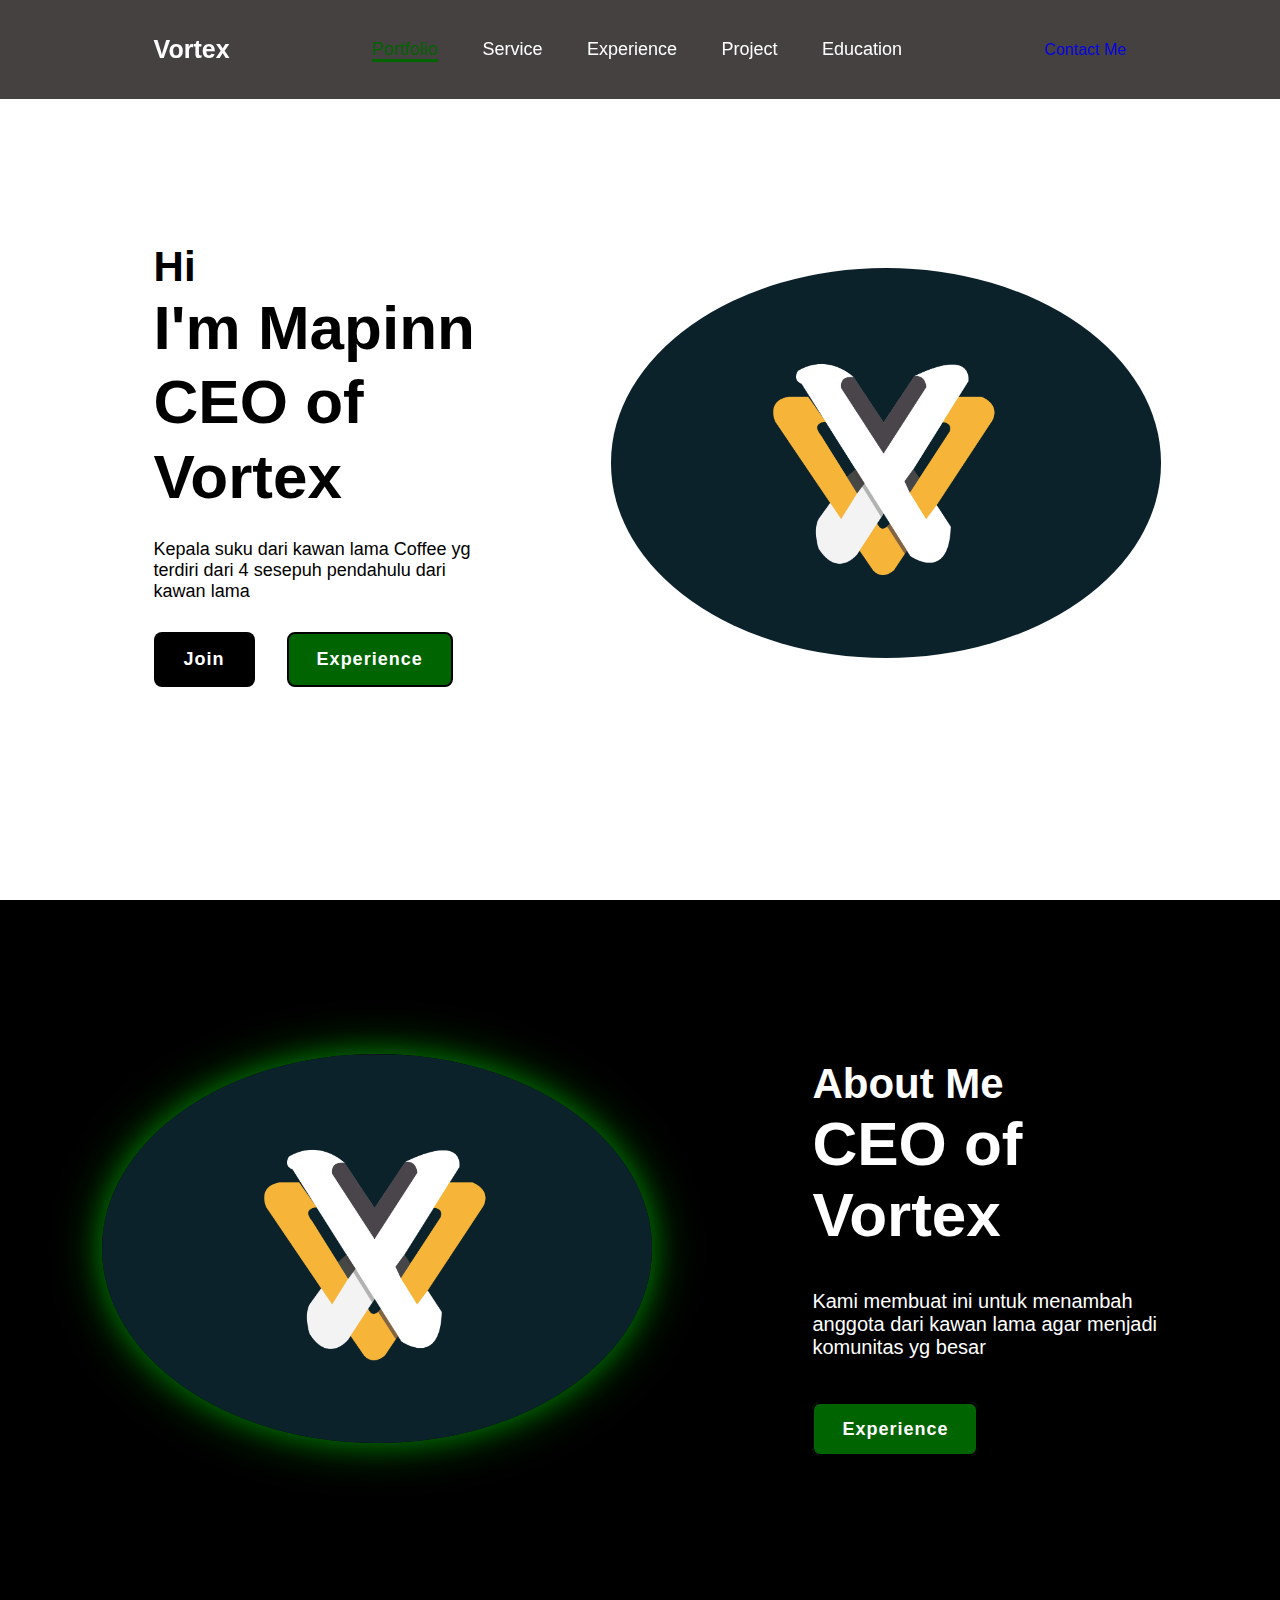
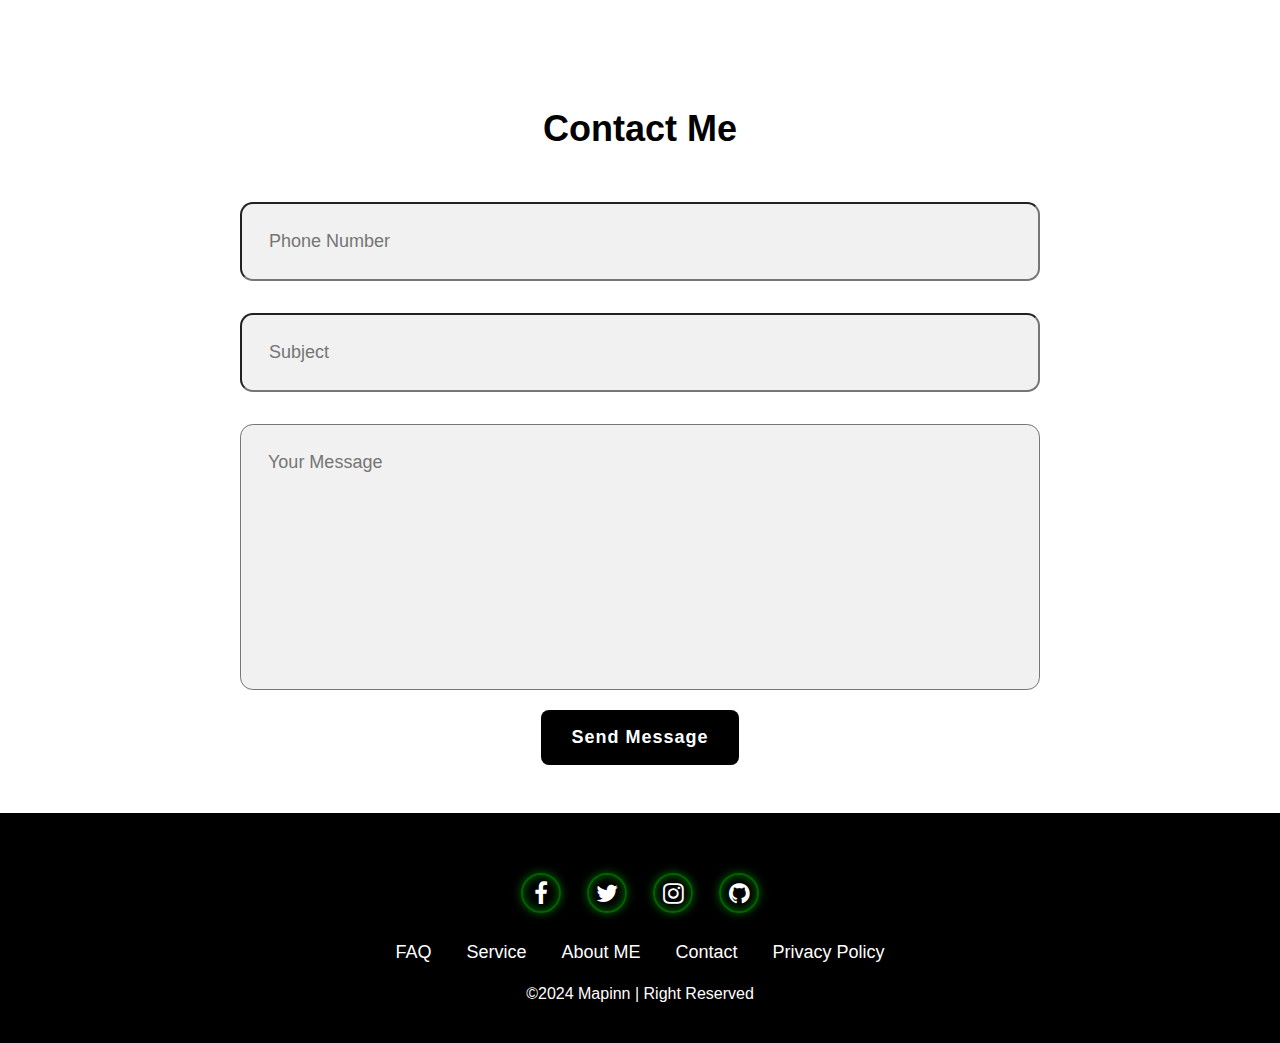
==== Praktikum2/index.html @ 971aacba "Modul-1" ====
<!DOCTYPE html>
<html lang="en">
  <head>
    <meta charset="UTF-8" />
    <meta name="viewport" content="width=device-width, initial-scale=1.0" />
    <title>Simple Portfolio</title>
    <link rel="stylesheet" href="style.css" />
    <link
      rel="stylesheet"
      href="https://cdnjs.cloudflare.com/ajax/libs/font-awesome/4.7.0/css/font-awesome.min.css"
    />
    <link
      href="https://unpkg.com/boxicons@2.1.4/css/boxicons.min.css"
      rel="stylesheet"
    />
  </head>
  <body>
    <header class="header">
      <a href="#" class="logo"><span>Vor</span>tex</a>
      <nav class="navbar">
        <a href="#" class="active">Portfolio</a>
        <a href="#">Service</a>
        <a href="#">Experience</a>
        <a href="#">Project</a>
        <a href="#">Education</a>
      </nav>
      <a href="#" class="contact">Contact Me</a>
    </header>

    <section class="home">
      <div class="home-content">
        <h3>Hi</h3>
        <h1>I'm <span>Mapinn</span><br />CEO of Vortex</h1>
        <p>Kepala suku dari kawan lama Coffee yg terdiri dari 4 sesepuh pendahulu dari kawan lama</p>
        <div class="btn-box">
          <button class="btn-1">Join</button>
          <button class="btn-2">Experience</button>
        </div>
      </div>
      <div class="img-box">
        <img src="Logo 4TEX.png" alt="" />
      </div>
    </section>

    <section class="about">
      <div class="about-img">
        <img src="Logo 4TEX.png" alt="" />
      </div>
      <div class="about-content">
        <h2 class="heading">About <span>Me</span></h2>
        <h3>CEO <span>of Vortex</span></h3>
        <p>Kami membuat ini untuk menambah anggota dari kawan lama agar menjadi komunitas yg besar</p>
        <a href="#" class="btn-2">Experience</a>
      </div>
    </section>

    <section class="contact-form">
      <h2 class="contact-me">Contact <span>Me</span></h2>
      <form action="#">
        <div class="input-box">
          <input type="number" placeholder="Phone Number" />
          <input type="text" placeholder="Subject" />
        </div>
        <textarea
          name=""
          id=""
          cols="30"
          rows="10"
          placeholder="Your Message"
        ></textarea>
        <input type="submit" value="Send Message" class="btn-1" />
      </form>
    </section>

    <footer class="footer">
      <div class="social">
        <a href="#" target="_blank" rel="noopener noreferrer"
          ><i class="fa fa-facebook"></i
        ></a>
        <a href="#" target="_blank" rel="noopener noreferrer"
          ><i class="fa fa-twitter"></i
        ></a>
        <a href="#" target="_blank" rel="noopener noreferrer"
          ><i class="fa fa-instagram"></i
        ></a>
        <a href="#" target="_blank" rel="noopener noreferrer"
          ><i class="fa fa-github"></i
        ></a>
      </div>

      <ul class="list">
        <li><a href="#">FAQ</a></li>
        <li><a href="#">Service</a></li>
        <li><a href="#">About ME</a></li>
        <li><a href="#">Contact</a></li>
        <li><a href="#">Privacy Policy</a></li>
      </ul> 
      <div style="text-align:center"><br>
      <p class="copyrigt" style="color: white;"> &copy;2024 Mapinn | Right Reserved</p> 
    </footer>
  </body>
</html>
---- Praktikum2/style.css ----
*{ 
    margin: 0; 
    padding: 0; 
    box-sizing: border-box; 
    font-family: 'Poppins', sans-serif; 
    text-decoration: none; 
    list-style: none; 
} 
.header{ 
    position: fixed; 
    top: 0; 
    left: 0; 
    width: 100%; 
    padding: 35px 12%; 
    background-color: rgba(20, 15, 15, 0.792); 
    backdrop-filter: blur(10px); 
    display: flex; 
    justify-content: space-between; 
    align-items: center; 
    z-index: 100; 
} 
.logo{ 
    font-size: 25px; 
    color: white; 
    font-weight: 600; 
    transition: 0.3s ease; 
} 
.logo:hover{ 
    color: darkgreen; 
    text-shadow: 0 0 25px darkgreen, 
                 0 0 50px darkgreen; 
    transform: scale(1.1); 
} 
.span{ 
    color: darkgreen; 
} 
.navbar a{ 
    font-size: 18px; 
    color: white; 
    font-weight: 500; 
    margin: 0 20px; 
    border-bottom: 3px solid transparent; 
    transition: 0.3s ease; 
} 
.navbar a:hover, 
.navbar a.active{ 
    color: darkgreen; 
    border-bottom: 3px solid darkgreen; 
} 
.Contact{ 
    padding: 10px 28px;
    background-color: white;
    color: black;
    border: 2px solid transparent;
    border-radius: 8px;
    font-size: 16px;
    letter-spacing: 1px;
    font-weight: 600;
    transition: 0.3s ease;
} 
.Contact:hover{ 
    background-color: darkgreen; 
    box-shadow: 0 0 25px darkgreen; 
    color: white; 
} 
.home{ 
    width: 100%; 
    min-height: 100vh; 
    background: rgb(red, green, blue); 
    display: flex; 
    align-items: center; 
    gap: 7em; 
    padding: 30px 12% 0; 
} 
.home-content{ 
    max-width: 800px; 
} 
.home-content h3{ 
    font-size: 42px; 
} 
.home-content h1{ 
    font-size: 62px; 
    line-height: 1.2; 
} 
.home-content p{ 
    font-size: 18px; 
    margin: 25px 0 30px; 
} 
.btn-box{ 
    width: 345px; 
    display: flex; 
    gap: 2em; 
} 
.btn-1{ 
    padding: 15px 28px; 
    background-color: black; 
    color: white; 
    border: 2px solid transparent; 
    border-radius: 8px; 
    font-size: 18px; 
    letter-spacing: 1px; 
    font-weight: 600; 
    transition: 0.3s ease; 
    cursor: pointer; 
} 
.btn-1:hover{ 
    background-color: white; 
    color: black; 
    border: 2px solid black; 
} 
.btn-2{ 
    padding: 15px 28px; 
    background-color: darkgreen; 
    color: white; 
    border: 2px solid black; 
    border-radius: 8px; 
    font-size: 18px; 
    letter-spacing: 1px; 
    font-weight: 600; 
    transition: 0.3s ease; 
    cursor: pointer; 
} 
.btn-2:hover{ 
    background-color: white; 
    color: darkgreen; 
} 
.img-box img{ 
    border-radius: 50%; 
    width: 550px; 
} 
 
::-webkit-scrollbar{ 
    width: 15px; 
} 
::-webkit-scrollbar-thumb{ 
    background-color: darkgreen; 
} 
::-webkit-scrollbar-track{ 
    background-color: rgba(0, 0, 0, 0.6); 
    width: 50px; 
} 
 
.about{ 
    display: flex; 
    justify-content: center; 
    align-items: center; 
    padding: 12% 8%; 
    gap: 10em; 
    background: black; 
} 
.about-img img{ 
    position: relative; 
    width: 550px; 
    box-shadow: 0 0 25px darkgreen, 
                0 0 50px darkgreen; 
    border-radius: 50%; 
} 
.about-content h2{ 
    text-align: left; 
    color: white; 
    font-size: 42px; 
} 
.about-content h3{ 
    font-size: 62px; 
    color: white; 
} 
.about-content p{ 
    color: white; 
    font-size: 20px; 
    margin: 2em 0 3em; 
} 
 
.contact-form h2{ 
    text-align: center; 
    margin-top: 3em; 
    margin-bottom: 1em; 
    font-size: 36px; 
} 
.contact-form form{ 
    max-width: 50em; 
    margin: 1rem auto; 
    text-align: center; 
    margin-bottom: 3em; 
} 
.contact-form form .input-box{ 
    display: flex; 
    justify-content: center; 
    flex-wrap: wrap; 
} 
.contact-form form .input-box input, 
.contact-form form textarea{ 
    width: 100%; 
    padding: 1.5em; 
    font-size: 18px; 
    color: black; 
    background: rgb(241, 241, 241); 
    border-radius: .8rem; 
    margin: 1rem 0; 
    resize: none; 
} 
.footer{ 
    position: relative; 
    bottom: 0; 
    width: 100%; 
    padding: 40px 0; 
    background-color: black; 
} 
.footer .social{
    text-align: center; 
    padding-bottom: 25px; 
    color: white; 
} 
.footer .social a{ 
    font-size: 24px; 
    color: white; 
    border: 2px solid darkgreen; 
    width: 40px; 
    height: 40px; 
    line-height: 38px; 
    display: inline-block; 
    text-align: center; 
    border-radius: 50%; 
    margin: 0 8px; 
    box-shadow: inset 0 0 10px darkgreen, 0 0 10px darkgreen; 
    transition: 0.3s ease; 
} 
.footer .social a:hover{ 
    transform: scale(1.2)translateY(-10px); 
    color: darkgreen; 
    border: 2px solid darkgreen; 
} 
.footer ul{ 
    margin-top: 0; 
    padding: 0; 
    font-size: 18px; 
    line-height: 1.6; 
    margin-bottom: 0; 
    text-align: center; 
} 
.footer ul li a{ 
    color: white; 
    border-bottom: 3px solid transparent; 
    transition: 0.3s ease; 
} 
.footer ul li a:hover{ 
    border-bottom: 3px solid darkgreen; 
} 
.footer ul li{ 
    display: inline-block; 
    padding: 0 15px; 
} 
.footer .copyright{ 
    margin-top: 15px; 
    text-align: center; 
    font-size: 12px; 
    color: white; 
}
.body {
    font-family: Arial, sans-serif;
}
  
  .social {
    display: flex;
    justify-content: center;
    gap: 10px;
    padding: 20px;
  }
  
  .social a {
    color: #ffffff; 
    font-size: 24px; 
    text-decoration: none;
    transition: color 0.3s;
  }
  
  .social a:hover {
    color: #007BFF; 
  }
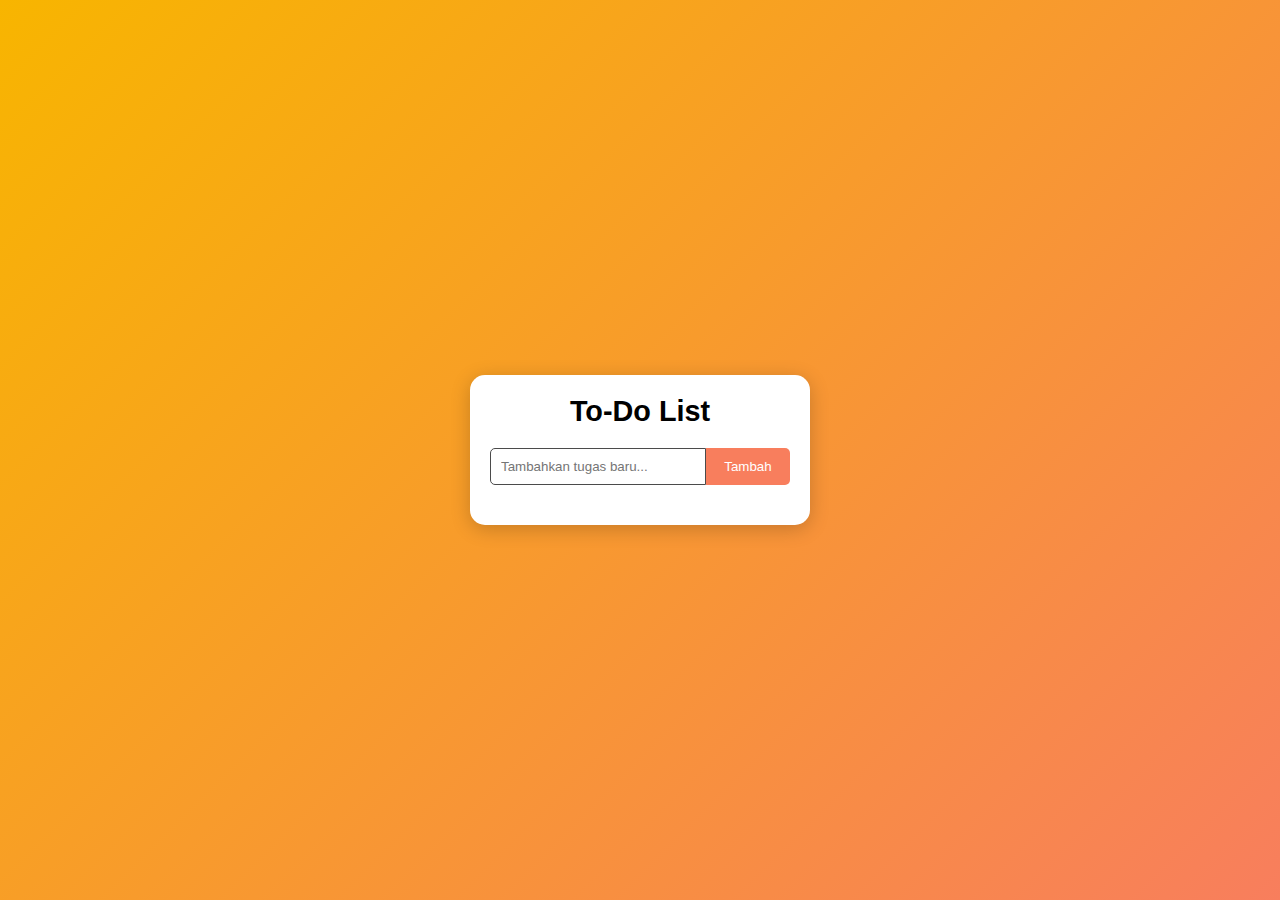
==== commit 95afbc7d: "Modul-2" ====
--- a/Praktikum2/index.html
+++ b/Praktikum2/index.html
@@ -1,102 +1,20 @@
 <!DOCTYPE html>
 <html lang="en">
-  <head>
-    <meta charset="UTF-8" />
-    <meta name="viewport" content="width=device-width, initial-scale=1.0" />
-    <title>Simple Portfolio</title>
-    <link rel="stylesheet" href="style.css" />
-    <link
-      rel="stylesheet"
-      href="https://cdnjs.cloudflare.com/ajax/libs/font-awesome/4.7.0/css/font-awesome.min.css"
-    />
-    <link
-      href="https://unpkg.com/boxicons@2.1.4/css/boxicons.min.css"
-      rel="stylesheet"
-    />
-  </head>
-  <body>
-    <header class="header">
-      <a href="#" class="logo"><span>Vor</span>tex</a>
-      <nav class="navbar">
-        <a href="#" class="active">Portfolio</a>
-        <a href="#">Service</a>
-        <a href="#">Experience</a>
-        <a href="#">Project</a>
-        <a href="#">Education</a>
-      </nav>
-      <a href="#" class="contact">Contact Me</a>
-    </header>
-
-    <section class="home">
-      <div class="home-content">
-        <h3>Hi</h3>
-        <h1>I'm <span>Mapinn</span><br />CEO of Vortex</h1>
-        <p>Kepala suku dari kawan lama Coffee yg terdiri dari 4 sesepuh pendahulu dari kawan lama</p>
-        <div class="btn-box">
-          <button class="btn-1">Join</button>
-          <button class="btn-2">Experience</button>
+<head>
+    <meta charset="UTF-8">
+    <meta name="viewport" content="width=device-width, initial-scale=1.0">
+    <title>Mau ngapain?</title>
+    <link rel="stylesheet" href="style.css">
+</head>
+<body>
+    <div class="todo-container">
+        <h1>To-Do List</h1>
+        <div class="input-container">
+            <input type="text" id="todo-input" placeholder="Tambahkan tugas baru...">
+            <button onclick="addTask()">Tambah</button>
         </div>
-      </div>
-      <div class="img-box">
-        <img src="Logo 4TEX.png" alt="" />
-      </div>
-    </section>
-
-    <section class="about">
-      <div class="about-img">
-        <img src="Logo 4TEX.png" alt="" />
-      </div>
-      <div class="about-content">
-        <h2 class="heading">About <span>Me</span></h2>
-        <h3>CEO <span>of Vortex</span></h3>
-        <p>Kami membuat ini untuk menambah anggota dari kawan lama agar menjadi komunitas yg besar</p>
-        <a href="#" class="btn-2">Experience</a>
-      </div>
-    </section>
-
-    <section class="contact-form">
-      <h2 class="contact-me">Contact <span>Me</span></h2>
-      <form action="#">
-        <div class="input-box">
-          <input type="number" placeholder="Phone Number" />
-          <input type="text" placeholder="Subject" />
-        </div>
-        <textarea
-          name=""
-          id=""
-          cols="30"
-          rows="10"
-          placeholder="Your Message"
-        ></textarea>
-        <input type="submit" value="Send Message" class="btn-1" />
-      </form>
-    </section>
-
-    <footer class="footer">
-      <div class="social">
-        <a href="#" target="_blank" rel="noopener noreferrer"
-          ><i class="fa fa-facebook"></i
-        ></a>
-        <a href="#" target="_blank" rel="noopener noreferrer"
-          ><i class="fa fa-twitter"></i
-        ></a>
-        <a href="#" target="_blank" rel="noopener noreferrer"
-          ><i class="fa fa-instagram"></i
-        ></a>
-        <a href="#" target="_blank" rel="noopener noreferrer"
-          ><i class="fa fa-github"></i
-        ></a>
-      </div>
-
-      <ul class="list">
-        <li><a href="#">FAQ</a></li>
-        <li><a href="#">Service</a></li>
-        <li><a href="#">About ME</a></li>
-        <li><a href="#">Contact</a></li>
-        <li><a href="#">Privacy Policy</a></li>
-      </ul> 
-      <div style="text-align:center"><br>
-      <p class="copyrigt" style="color: white;"> &copy;2024 Mapinn | Right Reserved</p> 
-    </footer>
-  </body>
+        <ul id="todo-list"></ul>
+    </div>
+    <script src="script.js"></script>
+</body>
 </html>--- a/Praktikum2/style.css
+++ b/Praktikum2/style.css
@@ -1,278 +1,92 @@
-*{ 
-    margin: 0; 
-    padding: 0; 
-    box-sizing: border-box; 
-    font-family: 'Poppins', sans-serif; 
-    text-decoration: none; 
-    list-style: none; 
-} 
-.header{ 
-    position: fixed; 
-    top: 0; 
-    left: 0; 
-    width: 100%; 
-    padding: 35px 12%; 
-    background-color: rgba(20, 15, 15, 0.792); 
-    backdrop-filter: blur(10px); 
-    display: flex; 
-    justify-content: space-between; 
-    align-items: center; 
-    z-index: 100; 
-} 
-.logo{ 
-    font-size: 25px; 
-    color: white; 
-    font-weight: 600; 
-    transition: 0.3s ease; 
-} 
-.logo:hover{ 
-    color: darkgreen; 
-    text-shadow: 0 0 25px darkgreen, 
-                 0 0 50px darkgreen; 
-    transform: scale(1.1); 
-} 
-.span{ 
-    color: darkgreen; 
-} 
-.navbar a{ 
-    font-size: 18px; 
-    color: white; 
-    font-weight: 500; 
-    margin: 0 20px; 
-    border-bottom: 3px solid transparent; 
-    transition: 0.3s ease; 
-} 
-.navbar a:hover, 
-.navbar a.active{ 
-    color: darkgreen; 
-    border-bottom: 3px solid darkgreen; 
-} 
-.Contact{ 
-    padding: 10px 28px;
-    background-color: white;
-    color: black;
-    border: 2px solid transparent;
-    border-radius: 8px;
-    font-size: 16px;
-    letter-spacing: 1px;
-    font-weight: 600;
-    transition: 0.3s ease;
-} 
-.Contact:hover{ 
-    background-color: darkgreen; 
-    box-shadow: 0 0 25px darkgreen; 
-    color: white; 
-} 
-.home{ 
-    width: 100%; 
-    min-height: 100vh; 
-    background: rgb(red, green, blue); 
-    display: flex; 
-    align-items: center; 
-    gap: 7em; 
-    padding: 30px 12% 0; 
-} 
-.home-content{ 
-    max-width: 800px; 
-} 
-.home-content h3{ 
-    font-size: 42px; 
-} 
-.home-content h1{ 
-    font-size: 62px; 
-    line-height: 1.2; 
-} 
-.home-content p{ 
-    font-size: 18px; 
-    margin: 25px 0 30px; 
-} 
-.btn-box{ 
-    width: 345px; 
-    display: flex; 
-    gap: 2em; 
-} 
-.btn-1{ 
-    padding: 15px 28px; 
-    background-color: black; 
-    color: white; 
-    border: 2px solid transparent; 
-    border-radius: 8px; 
-    font-size: 18px; 
-    letter-spacing: 1px; 
-    font-weight: 600; 
-    transition: 0.3s ease; 
-    cursor: pointer; 
-} 
-.btn-1:hover{ 
-    background-color: white; 
-    color: black; 
-    border: 2px solid black; 
-} 
-.btn-2{ 
-    padding: 15px 28px; 
-    background-color: darkgreen; 
-    color: white; 
-    border: 2px solid black; 
-    border-radius: 8px; 
-    font-size: 18px; 
-    letter-spacing: 1px; 
-    font-weight: 600; 
-    transition: 0.3s ease; 
-    cursor: pointer; 
-} 
-.btn-2:hover{ 
-    background-color: white; 
-    color: darkgreen; 
-} 
-.img-box img{ 
-    border-radius: 50%; 
-    width: 550px; 
-} 
- 
-::-webkit-scrollbar{ 
-    width: 15px; 
-} 
-::-webkit-scrollbar-thumb{ 
-    background-color: darkgreen; 
-} 
-::-webkit-scrollbar-track{ 
-    background-color: rgba(0, 0, 0, 0.6); 
-    width: 50px; 
-} 
- 
-.about{ 
-    display: flex; 
-    justify-content: center; 
-    align-items: center; 
-    padding: 12% 8%; 
-    gap: 10em; 
-    background: black; 
-} 
-.about-img img{ 
-    position: relative; 
-    width: 550px; 
-    box-shadow: 0 0 25px darkgreen, 
-                0 0 50px darkgreen; 
-    border-radius: 50%; 
-} 
-.about-content h2{ 
-    text-align: left; 
-    color: white; 
-    font-size: 42px; 
-} 
-.about-content h3{ 
-    font-size: 62px; 
-    color: white; 
-} 
-.about-content p{ 
-    color: white; 
-    font-size: 20px; 
-    margin: 2em 0 3em; 
-} 
- 
-.contact-form h2{ 
-    text-align: center; 
-    margin-top: 3em; 
-    margin-bottom: 1em; 
-    font-size: 36px; 
-} 
-.contact-form form{ 
-    max-width: 50em; 
-    margin: 1rem auto; 
-    text-align: center; 
-    margin-bottom: 3em; 
-} 
-.contact-form form .input-box{ 
-    display: flex; 
-    justify-content: center; 
-    flex-wrap: wrap; 
-} 
-.contact-form form .input-box input, 
-.contact-form form textarea{ 
-    width: 100%; 
-    padding: 1.5em; 
-    font-size: 18px; 
-    color: black; 
-    background: rgb(241, 241, 241); 
-    border-radius: .8rem; 
-    margin: 1rem 0; 
-    resize: none; 
-} 
-.footer{ 
-    position: relative; 
-    bottom: 0; 
-    width: 100%; 
-    padding: 40px 0; 
-    background-color: black; 
-} 
-.footer .social{
-    text-align: center; 
-    padding-bottom: 25px; 
-    color: white; 
-} 
-.footer .social a{ 
-    font-size: 24px; 
-    color: white; 
-    border: 2px solid darkgreen; 
-    width: 40px; 
-    height: 40px; 
-    line-height: 38px; 
-    display: inline-block; 
-    text-align: center; 
-    border-radius: 50%; 
-    margin: 0 8px; 
-    box-shadow: inset 0 0 10px darkgreen, 0 0 10px darkgreen; 
-    transition: 0.3s ease; 
-} 
-.footer .social a:hover{ 
-    transform: scale(1.2)translateY(-10px); 
-    color: darkgreen; 
-    border: 2px solid darkgreen; 
-} 
-.footer ul{ 
-    margin-top: 0; 
-    padding: 0; 
-    font-size: 18px; 
-    line-height: 1.6; 
-    margin-bottom: 0; 
-    text-align: center; 
-} 
-.footer ul li a{ 
-    color: white; 
-    border-bottom: 3px solid transparent; 
-    transition: 0.3s ease; 
-} 
-.footer ul li a:hover{ 
-    border-bottom: 3px solid darkgreen; 
-} 
-.footer ul li{ 
-    display: inline-block; 
-    padding: 0 15px; 
-} 
-.footer .copyright{ 
-    margin-top: 15px; 
-    text-align: center; 
-    font-size: 12px; 
-    color: white; 
-}
-.body {
+body {
+    background: linear-gradient(135deg, #f8b500, #f87e5d);
     font-family: Arial, sans-serif;
-}
-  
-  .social {
     display: flex;
     justify-content: center;
-    gap: 10px;
+    align-items: center;
+    height: 100vh;
+    margin: 0;
+}
+
+.todo-container {
+    background: #fff;
     padding: 20px;
-  }
-  
-  .social a {
-    color: #ffffff; 
-    font-size: 24px; 
-    text-decoration: none;
-    transition: color 0.3s;
-  }
-  
-  .social a:hover {
-    color: #007BFF; 
-  }+    border-radius: 15px;
+    box-shadow: 0px 4px 20px rgba(0, 0, 0, 0.2);
+    width: 300px;
+    text-align: center;
+}
+
+h1 {
+    margin: 0;
+    font-size: 1.8em;
+    color: #000000;
+}
+
+.input-container {
+    display: flex;
+    margin: 20px 0;
+}
+
+input[type="text"] {
+    width: 70%;
+    padding: 10px;
+    border: 1px solid #4b4b4b;
+    border-radius: 5px 0 0 5px;
+    outline: none;
+}
+
+button {
+    width: 30%;
+    background: #f87e5d;
+    color: #fff;
+    border: none;
+    border-radius: 0 5px 5px 0;
+    cursor: pointer;
+    transition: background 0.3s;
+}
+
+button:hover {
+    background: #f56440;
+}
+
+ul {
+    list-style: none;
+    padding: 0;
+}
+
+li {
+    background: #f4f4f4;
+    margin: 10px 0;
+    padding: 10px;
+    border-radius: 5px;
+    display: flex;
+    justify-content: space-between;
+    align-items: center;
+}
+
+li .edit-btn, li .delete-btn {
+    background: #f87e5d;
+    border: none;
+    border-radius: 5px;
+    padding: 5px 10px;
+    cursor: pointer;
+    margin-left: 5px;
+    color: #fff;
+    transition: background 0.3s;
+}
+
+li .edit-btn:hover {
+    background: #5d9cec;
+}
+
+li .delete-btn:hover {
+    background: #e74c3c;
+}
+
+li input[type="text"] {
+    border: 1px solid #0a0a0a;
+    border-radius: 5px;
+    padding: 5px;
+    width: 70%;
+}